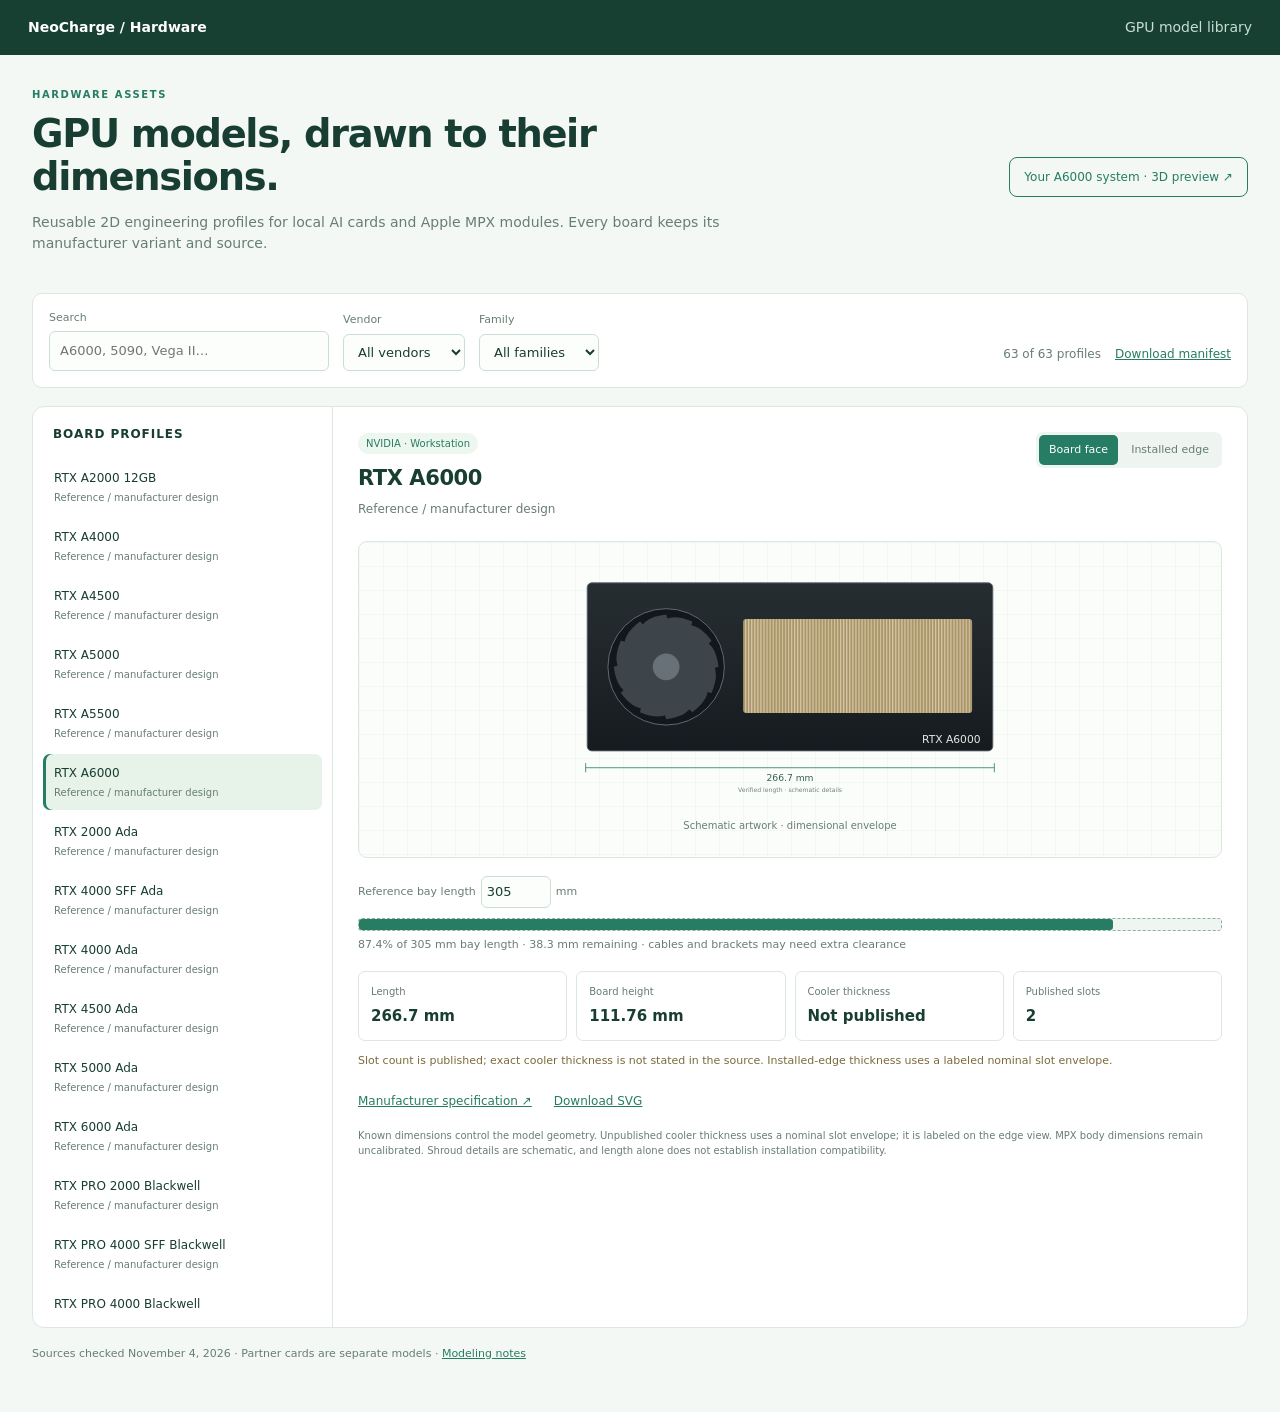
==== dashboard/assets/gpu-library/index.html @ 3fc648d0 "Add live dashboard controls and dimensioned GPU library" ====
<!doctype html>
<html lang="en"><head><meta charset="utf-8"><meta name="viewport" content="width=device-width,initial-scale=1"><title>GPU models · NeoCharge</title><link rel="stylesheet" href="library.css"><script src="library.js" defer></script></head>
<body><header><a href="/hardware/#sensors">NeoCharge / Hardware</a><span>GPU model library</span></header>
<main>
  <div class="intro"><div><p class="eyebrow">HARDWARE ASSETS</p><h1>GPU models, drawn to their dimensions.</h1><p>Reusable 2D engineering profiles for local AI cards and Apple MPX modules. Every board keeps its manufacturer variant and source.</p></div><a class="button" href="a6000-system-3d.png" target="_blank" rel="noopener">Your A6000 system · 3D preview ↗</a></div>
  <div class="tools"><label>Search<input id="search" type="search" placeholder="A6000, 5090, Vega II…"></label><label>Vendor<select id="vendor"><option value="">All vendors</option></select></label><label>Family<select id="category"><option value="">All families</option></select></label><span id="count" role="status">Loading…</span><a href="catalog.json" download>Download manifest</a></div>
  <section class="workspace">
    <aside><h2>Board profiles</h2><div id="models" class="models"></div></aside>
    <article id="detail">
      <div class="detail-heading"><div><span id="family" class="badge"></span><h2 id="name">Loading models…</h2><p id="variant"></p></div><div class="views" role="group" aria-label="Projection"><button id="face" aria-pressed="true">Board face</button><button id="edge" aria-pressed="false">Installed edge</button></div></div>
      <div class="preview"><img id="model-image" alt=""><span class="preview-caption">Schematic artwork · dimensional envelope</span></div>
      <div class="bay"><label>Reference bay length <input id="bay-length" type="number" min="100" max="600" value="305"> mm</label><div class="bay-track"><div id="bay-fill"></div></div><p id="occupancy"></p></div>
      <div class="spec-grid" id="specs"></div>
      <p id="notes" class="notice"></p>
      <div class="links"><a id="source" target="_blank" rel="noopener">Manufacturer specification ↗</a><a id="download" download>Download SVG</a><a id="render-preview" target="_blank" rel="noopener" hidden>Rendered sample ↗</a><a id="chassis-reference" target="_blank" rel="noopener" hidden>Two-module Mac Pro reference ↗</a></div>
      <p class="fine">Known dimensions control the model geometry. Unpublished cooler thickness uses a nominal slot envelope; it is labeled on the edge view. MPX body dimensions remain uncalibrated. Shroud details are schematic, and length alone does not establish installation compatibility.</p>
    </article>
  </section>
  <footer>Sources checked November 4, 2026 · Partner cards are separate models · <a href="README.md">Modeling notes</a></footer>
</main></body></html>
---- dashboard/assets/gpu-library/library.css ----
:root { color-scheme:light; --bg:#f4f8f5; --panel:#fff; --ink:#183d32; --muted:#687e72; --line:#dce7df; --accent:#277d64; }
* { box-sizing:border-box; } body { margin:0; background:var(--bg); color:var(--ink); font:14px/1.5 ui-sans-serif,system-ui,-apple-system,sans-serif; } a { color:var(--accent); } header { display:flex; justify-content:space-between; gap:18px; padding:17px 28px; background:#173f32; color:#c9ded2; } header a { color:#fff; font-weight:750; text-decoration:none; } main { max-width:1500px; margin:auto; padding:32px; } h1,h2,p { margin-top:0; } h1 { font-size:clamp(26px,3vw,42px); line-height:1.13; letter-spacing:-.035em; margin-bottom:13px; max-width:790px; } h2 { font-size:21px; letter-spacing:-.02em; margin-bottom:6px; } .intro { display:flex; justify-content:space-between; align-items:center; gap:25px; margin-bottom:25px; } .intro p { max-width:780px; color:var(--muted); } .eyebrow { color:var(--accent)!important; font-size:10px; font-weight:750; letter-spacing:.16em; } .button { border:1px solid var(--accent); padding:10px 14px; border-radius:8px; text-decoration:none; white-space:nowrap; font-size:12px; } .tools { display:flex; align-items:end; gap:14px; flex-wrap:wrap; padding:16px; background:var(--panel); border:1px solid var(--line); border-radius:10px; margin-bottom:18px; } label { display:flex; flex-direction:column; gap:5px; color:var(--muted); font-size:11px; } input,select { font:inherit; font-size:13px; background:#fcfefc; color:var(--ink); border:1px solid #cbded1; padding:9px 10px; border-radius:6px; } #search { width:280px; } #count { margin-left:auto; color:var(--muted); padding-bottom:8px; font-size:12px; } .tools>a { padding-bottom:8px; font-size:12px; } .workspace { display:grid; grid-template-columns:300px minmax(0,1fr); background:var(--panel); border:1px solid var(--line); border-radius:12px; overflow:hidden; } aside { border-right:1px solid var(--line); padding:18px 10px; } aside h2 { padding:0 10px 10px; font-size:12px; text-transform:uppercase; letter-spacing:.08em; } .models { display:flex; flex-direction:column; max-height:850px; overflow:auto; gap:3px; } .model-button { border:0; text-align:left; padding:10px 11px; border-radius:7px; background:transparent; color:var(--ink); cursor:pointer; font:inherit; font-size:12px; } .model-button span { display:block; color:var(--muted); font-size:10px; margin-top:3px; } .model-button[aria-pressed="true"] { background:#e7f2e9; box-shadow:inset 3px 0 var(--accent); } article { padding:25px; min-width:0; } .detail-heading { display:flex; justify-content:space-between; gap:15px; flex-wrap:wrap; } #variant { color:var(--muted); font-size:12px; margin-bottom:0; } .badge { display:inline-block; color:var(--accent); background:#edf6ef; padding:3px 8px; border-radius:12px; font-size:10px; margin-bottom:9px; } .views { display:flex; align-self:flex-start; gap:3px; padding:3px; background:#eef4ef; border-radius:7px; } .views button { font:inherit; font-size:11px; padding:7px 10px; border:0; border-radius:5px; background:transparent; color:var(--muted); cursor:pointer; } .views button[aria-pressed="true"] { color:#fff; background:var(--accent); } .preview { margin-top:23px; border:1px solid var(--line); border-radius:9px; min-height:285px; display:flex; flex-direction:column; justify-content:center; align-items:center; padding:24px; background-color:#fbfdfb; background-image:linear-gradient(#4f84600b 1px,transparent 1px),linear-gradient(90deg,#4f84600b 1px,transparent 1px); background-size:24px 24px; } .preview img { width:100%; height:240px; object-fit:contain; } .preview-caption { font-size:10px; color:var(--muted); margin-top:12px; } .bay { padding:18px 0; } .bay label { flex-direction:row; align-items:center; } #bay-length { width:70px; padding:5px; } .bay-track { height:13px; border:1px dashed #8db29b; background:#eff5f0; border-radius:4px; margin:10px 0 6px; } #bay-fill { height:100%; max-width:100%; background:var(--accent); border-radius:3px; transition:width .2s; } #occupancy { margin:0; font-size:11px; color:var(--muted); } .spec-grid { display:grid; grid-template-columns:repeat(4,1fr); gap:9px; } .spec { padding:12px; border:1px solid var(--line); border-radius:7px; } .spec small { display:block; font-size:10px; color:var(--muted); margin-bottom:6px; } .spec strong { font-size:15px; font-weight:650; } .notice { padding:12px 0; color:#7c6a3b; font-size:11px; min-height:35px; } .links { display:flex; gap:22px; flex-wrap:wrap; font-size:12px; } .fine { color:var(--muted); font-size:10px; margin:18px 0 0; } footer { padding:18px 0; color:var(--muted); font-size:11px; } @media(max-width:850px) { main { padding:18px; } .intro { display:block; } .button { display:inline-block; } .workspace { grid-template-columns:1fr; } aside { border-right:0; border-bottom:1px solid var(--line); } .models { max-height:220px; } .spec-grid { grid-template-columns:repeat(2,1fr); } #search { width:220px; } .preview { padding:12px; } }
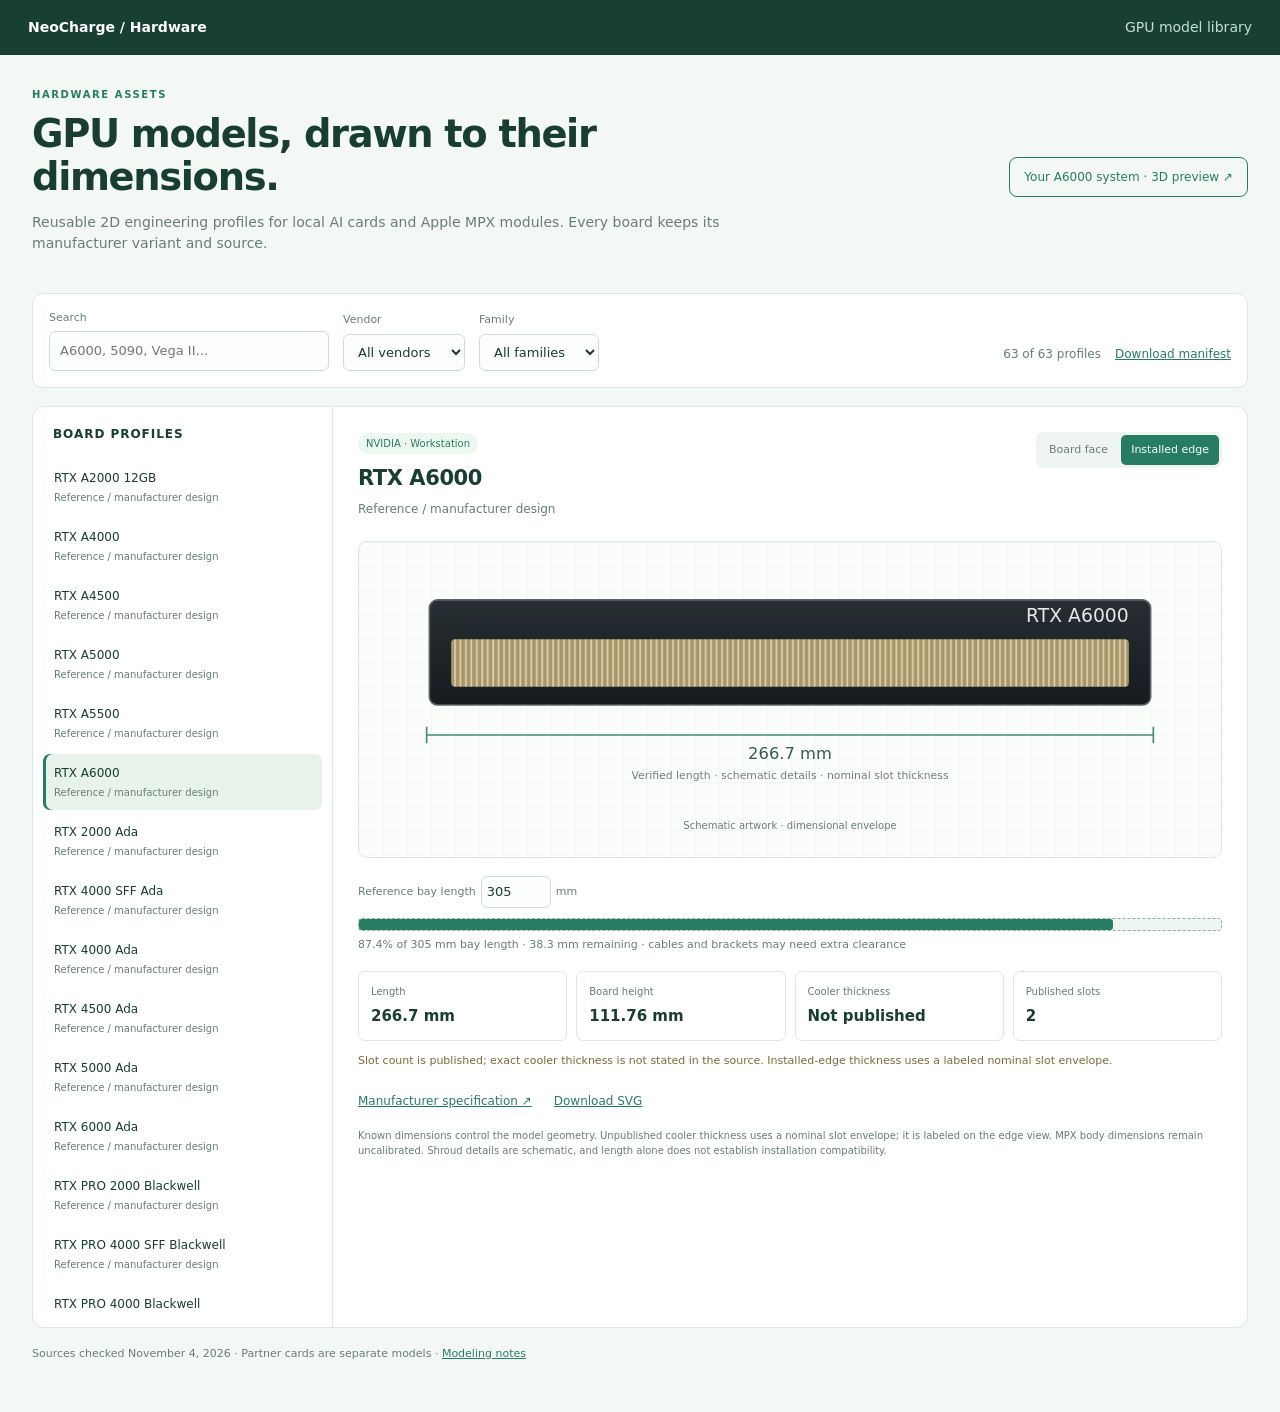
==== commit 33758b54: "Show approved installed GPU profiles by default" ====
--- a/dashboard/assets/gpu-library/index.html
+++ b/dashboard/assets/gpu-library/index.html
@@ -7,8 +7,8 @@
   <section class="workspace">
     <aside><h2>Board profiles</h2><div id="models" class="models"></div></aside>
     <article id="detail">
-      <div class="detail-heading"><div><span id="family" class="badge"></span><h2 id="name">Loading models…</h2><p id="variant"></p></div><div class="views" role="group" aria-label="Projection"><button id="face" aria-pressed="true">Board face</button><button id="edge" aria-pressed="false">Installed edge</button></div></div>
-      <div class="preview"><img id="model-image" alt=""><span class="preview-caption">Schematic artwork · dimensional envelope</span></div>
+      <div class="detail-heading"><div><span id="family" class="badge"></span><h2 id="name">Loading models…</h2><p id="variant"></p></div><div class="views" role="group" aria-label="Projection"><button id="face" aria-pressed="false">Board face</button><button id="edge" aria-pressed="true">Installed edge</button></div></div>
+      <div class="preview"><img id="model-image" alt=""><span id="preview-caption" class="preview-caption">Schematic artwork · dimensional envelope</span></div>
       <div class="bay"><label>Reference bay length <input id="bay-length" type="number" min="100" max="600" value="305"> mm</label><div class="bay-track"><div id="bay-fill"></div></div><p id="occupancy"></p></div>
       <div class="spec-grid" id="specs"></div>
       <p id="notes" class="notice"></p>
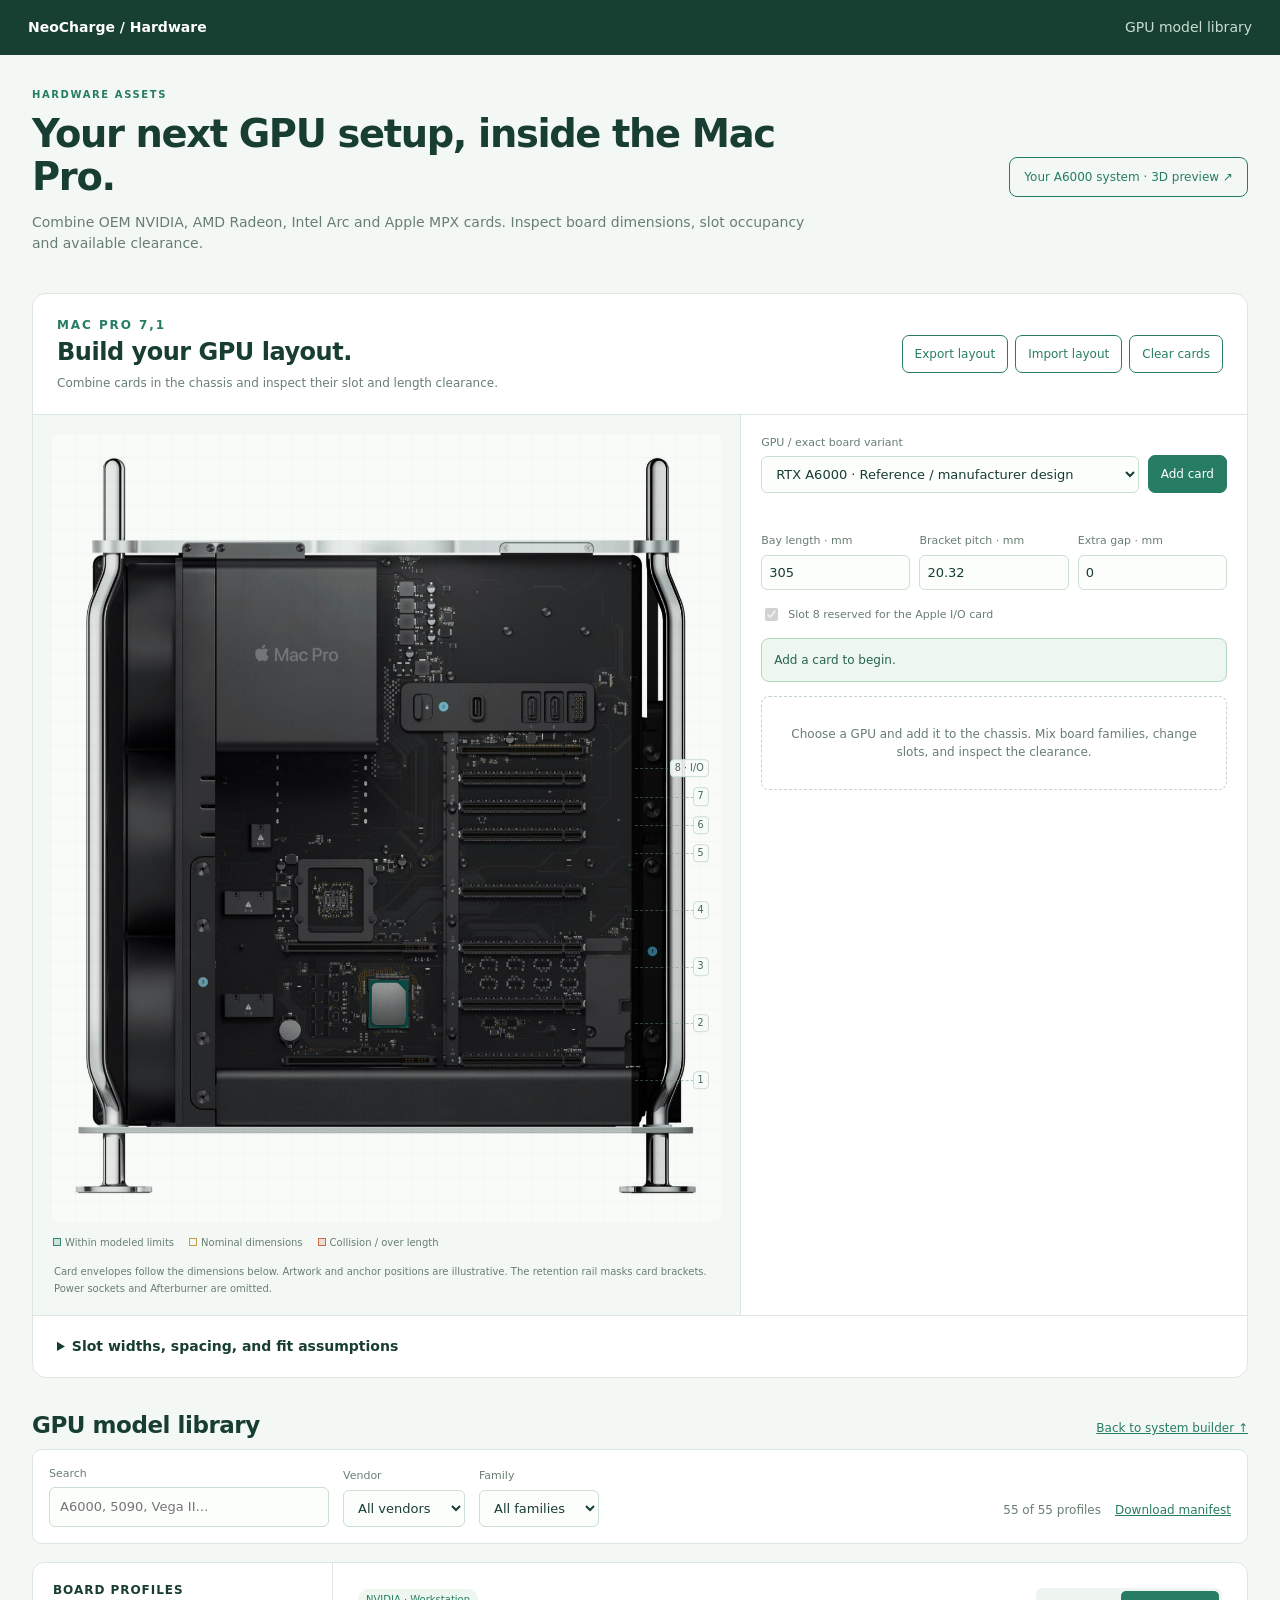
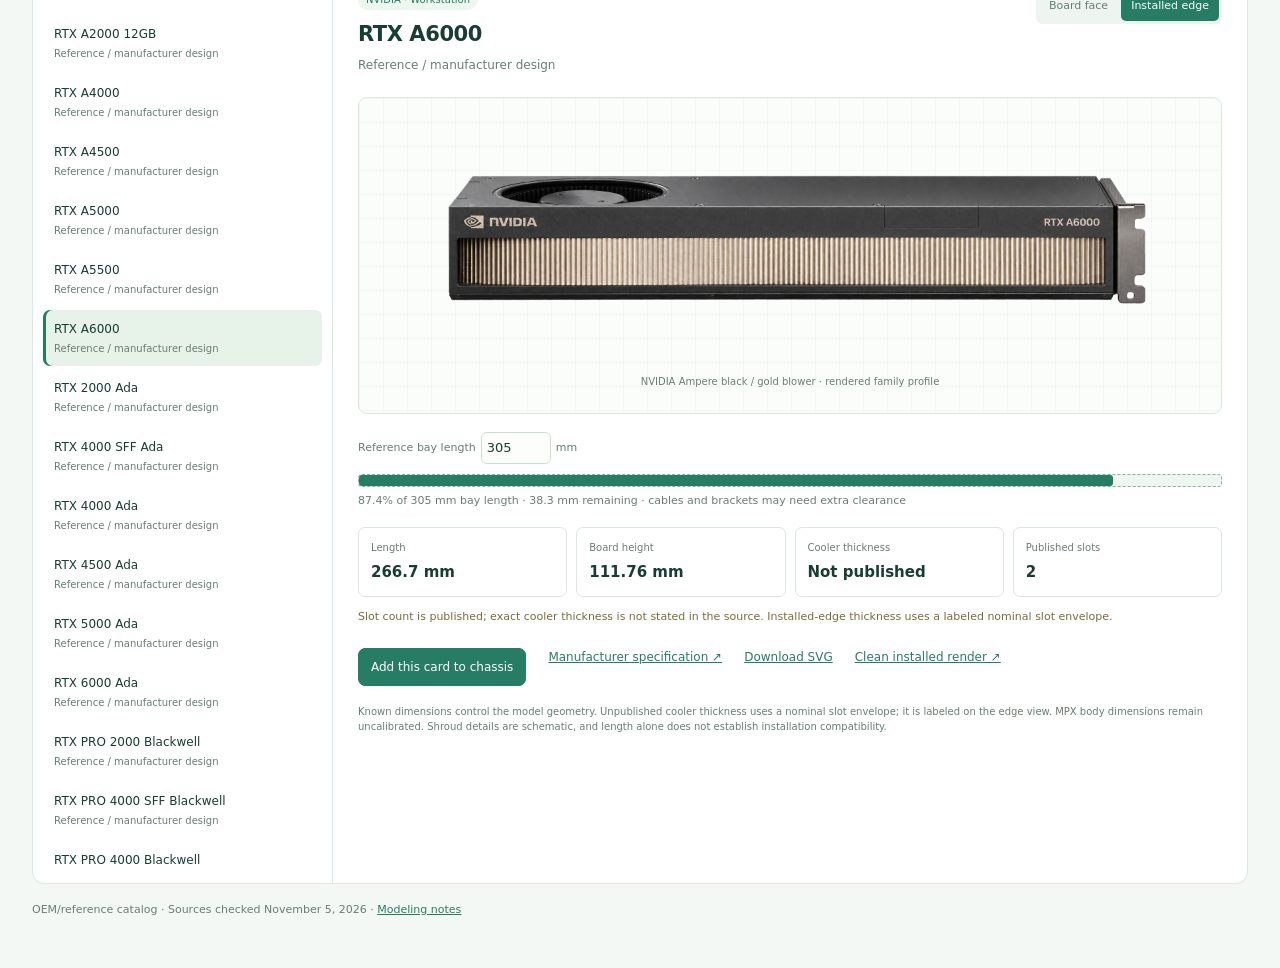
==== commit 3e4b8c9f: "Add OEM GPU library and Mac Pro system builder" ====
--- a/dashboard/assets/gpu-library/index.html
+++ b/dashboard/assets/gpu-library/index.html
@@ -1,9 +1,19 @@
 <!doctype html>
-<html lang="en"><head><meta charset="utf-8"><meta name="viewport" content="width=device-width,initial-scale=1"><title>GPU models · NeoCharge</title><link rel="stylesheet" href="library.css"><script src="library.js" defer></script></head>
+<html lang="en"><head><meta charset="utf-8"><meta name="viewport" content="width=device-width,initial-scale=1"><title>GPU models · NeoCharge</title><link rel="stylesheet" href="library.css"><script src="library.js?v=20261105-builder1" defer></script><link rel="stylesheet" href="builder/builder.css?v=1"><script type="module" src="builder/builder.js?v=1"></script></head>
 <body><header><a href="/hardware/#sensors">NeoCharge / Hardware</a><span>GPU model library</span></header>
 <main>
-  <div class="intro"><div><p class="eyebrow">HARDWARE ASSETS</p><h1>GPU models, drawn to their dimensions.</h1><p>Reusable 2D engineering profiles for local AI cards and Apple MPX modules. Every board keeps its manufacturer variant and source.</p></div><a class="button" href="a6000-system-3d.png" target="_blank" rel="noopener">Your A6000 system · 3D preview ↗</a></div>
-  <div class="tools"><label>Search<input id="search" type="search" placeholder="A6000, 5090, Vega II…"></label><label>Vendor<select id="vendor"><option value="">All vendors</option></select></label><label>Family<select id="category"><option value="">All families</option></select></label><span id="count" role="status">Loading…</span><a href="catalog.json" download>Download manifest</a></div>
+  <div class="intro"><div><p class="eyebrow">HARDWARE ASSETS</p><h1>Your next GPU setup, inside the Mac Pro.</h1><p>Combine OEM NVIDIA, AMD Radeon, Intel Arc and Apple MPX cards. Inspect board dimensions, slot occupancy and available clearance.</p></div><a class="button" href="a6000-system-3d.png" target="_blank" rel="noopener">Your A6000 system · 3D preview ↗</a></div>
+  <section id="system-builder" class="builder-shell" aria-labelledby="builder-title">
+  <div class="builder-heading"><div><p class="eyebrow">MAC PRO 7,1</p><h2 id="builder-title">Build your GPU layout.</h2><p>Combine cards in the chassis and inspect their slot and length clearance.</p></div><div class="builder-actions"><button id="build-export">Export layout</button><button id="build-import">Import layout</button><button id="build-clear">Clear cards</button><input id="build-import-file" type="file" accept="application/json,.json" hidden></div></div>
+  <div class="builder-grid">
+    <div class="builder-visual"><div class="chassis-stage" id="chassis-stage" aria-label="Mac Pro chassis layout preview"><img class="chassis-base" src="builder/macpro-empty.png" alt="Mac Pro interior with its lower double-wide bays and upper single-wide slots"><div id="chassis-cards"></div><div class="chassis-slots" id="chassis-slots"></div><img class="chassis-foreground" src="builder/macpro-empty.png" alt=""></div><div class="builder-legend"><span><i class="safe"></i>Within modeled limits</span><span><i></i>Nominal dimensions</span><span><i class="error"></i>Collision / over length</span></div><p class="chassis-foot">Card envelopes follow the dimensions below. Artwork and anchor positions are illustrative. The retention rail masks card brackets. Power sockets and Afterburner are omitted.</p></div>
+    <div class="builder-controls"><div class="builder-picker"><label>GPU / exact board variant<select id="build-model" aria-label="GPU to add"><option>Loading catalog…</option></select></label><button class="add-card-button" id="build-add">Add card</button></div><p class="builder-message" id="builder-message" role="status"></p><div class="builder-settings"><label>Bay length · mm<input type="number" id="build-bay" value="305" min="100" max="600" step="0.1"></label><label>Bracket pitch · mm<input type="number" id="build-pitch" value="20.32" min="10" max="40" step="0.01"></label><label>Extra gap · mm<input type="number" id="build-gap" value="0" min="0" max="50" step="0.5"></label></div><label class="builder-check"><input type="checkbox" id="build-io" checked disabled>Slot 8 reserved for the Apple I/O card</label><div class="build-status" id="build-status" role="status">Loading layout…</div><div id="placed-cards"></div></div>
+  </div>
+  <details class="slot-documentation"><summary>Slot widths, spacing, and fit assumptions</summary><p><a href="https://support.apple.com/en-my/101640" target="_blank" rel="noopener">Apple’s slot map</a> specifies double-wide positions 1–4, single-wide positions 5–7, and the half-length I/O position 8. This preview uses a configurable nominal 20.32 mm (0.8 in) bracket pitch: 40.64 mm between double-wide connector positions, then 20.32 mm between the upper single-wide positions. These are derived preview coordinates, not caliper measurements of this chassis.</p><table><thead><tr><th>Connector</th><th>Layout</th><th>Offset from slot 1</th><th>Next connector</th></tr></thead><tbody id="slot-spacing-table"></tbody></table><p>Each card documents its published cooler thickness and slot count. Collision width is the larger of the measured cooler width and the published nominal slot envelope. Missing thickness uses the reported slot count × bracket pitch; missing slot count uses a two-slot estimate. Enter a measured thickness and length per card to resolve unknowns. A 0.1 mm tolerance handles rounding of 60.96 mm to 61 mm; it is not assembly clearance. Extra gap adds your desired separation.</p><p>MPX modules can occupy connector pairs 1–2 or 3–4. The builder reserves the whole pair, allows at most two modules, and keeps the user’s three-slot body reference separate from the larger reserved bay. Unpublished MPX body dimensions remain estimates until measured.</p><p>Length and slot checks do not establish electrical compatibility, power capacity, cooling adequacy, cable clearance, or clearance perpendicular to this view. The 305 mm bay length is the user-supplied measurement. Known physical dimensions drive the checks even when a different visual profile is selected. <a href="builder/SLOT-MECHANICS.md">Full mechanical notes</a></p></details>
+</section>
+
+<div class="library-section-title"><h2>GPU model library</h2><a href="#system-builder">Back to system builder ↑</a></div>
+<div class="tools"><label>Search<input id="search" type="search" placeholder="A6000, 5090, Vega II…"></label><label>Vendor<select id="vendor"><option value="">All vendors</option></select></label><label>Family<select id="category"><option value="">All families</option></select></label><span id="count" role="status">Loading…</span><a href="catalog.json" download>Download manifest</a></div>
   <section class="workspace">
     <aside><h2>Board profiles</h2><div id="models" class="models"></div></aside>
     <article id="detail">
@@ -12,9 +22,9 @@
       <div class="bay"><label>Reference bay length <input id="bay-length" type="number" min="100" max="600" value="305"> mm</label><div class="bay-track"><div id="bay-fill"></div></div><p id="occupancy"></p></div>
       <div class="spec-grid" id="specs"></div>
       <p id="notes" class="notice"></p>
-      <div class="links"><a id="source" target="_blank" rel="noopener">Manufacturer specification ↗</a><a id="download" download>Download SVG</a><a id="render-preview" target="_blank" rel="noopener" hidden>Rendered sample ↗</a><a id="chassis-reference" target="_blank" rel="noopener" hidden>Two-module Mac Pro reference ↗</a></div>
+      <div class="links"><button id="add-selected" class="add-card-button">Add this card to chassis</button><a id="source" target="_blank" rel="noopener">Manufacturer specification ↗</a><a id="download" download>Download SVG</a><a id="render-preview" target="_blank" rel="noopener" hidden>Rendered sample ↗</a><a id="chassis-reference" target="_blank" rel="noopener" hidden>Two-module Mac Pro reference ↗</a></div>
       <p class="fine">Known dimensions control the model geometry. Unpublished cooler thickness uses a nominal slot envelope; it is labeled on the edge view. MPX body dimensions remain uncalibrated. Shroud details are schematic, and length alone does not establish installation compatibility.</p>
     </article>
   </section>
-  <footer>Sources checked November 4, 2026 · Partner cards are separate models · <a href="README.md">Modeling notes</a></footer>
+  <footer>OEM/reference catalog · Sources checked November 5, 2026 · <a href="README.md">Modeling notes</a></footer>
 </main></body></html>
--- a/dashboard/assets/gpu-library/builder/builder.css
+++ b/dashboard/assets/gpu-library/builder/builder.css
@@ -0,0 +1,6 @@
+.builder-shell{margin:22px 0 28px;border:1px solid var(--line);border-radius:14px;background:var(--panel);overflow:hidden}.builder-heading{display:flex;justify-content:space-between;gap:18px;align-items:center;padding:22px 24px;border-bottom:1px solid var(--line)}.builder-heading h2{font-size:24px;margin:0 0 4px}.builder-heading p{margin:0;color:var(--muted);font-size:12px}.builder-actions{display:flex;gap:7px;flex-wrap:wrap}.builder-actions button,.add-card-button{border:1px solid var(--accent);border-radius:7px;padding:9px 12px;background:var(--accent);color:#fff;font:inherit;font-size:12px;cursor:pointer}.builder-actions button{background:transparent;color:var(--accent)}.builder-grid{display:grid;grid-template-columns:minmax(420px,1.4fr) minmax(340px,1fr)}.builder-visual{padding:18px;background:#f4f8f5;border-right:1px solid var(--line);min-width:0}.chassis-stage{position:relative;aspect-ratio:1204/1416;width:100%;max-width:690px;margin:auto;overflow:hidden;background:#f8fbf8;background-image:linear-gradient(#4f846009 1px,transparent 1px),linear-gradient(90deg,#4f846009 1px,transparent 1px);background-size:24px 24px;border-radius:9px}.chassis-base,.chassis-foreground{position:absolute;inset:0;width:100%;height:100%;mix-blend-mode:multiply;pointer-events:none}.chassis-foreground{z-index:6;clip-path:polygon(86.5% 0,100% 0,100% 100%,86.5% 100%)}.chassis-slots{position:absolute;inset:0;z-index:2;pointer-events:none}.chassis-slot{position:absolute;left:87%;width:11%;border-bottom:1px dashed #648a7677;display:flex;justify-content:flex-end;font-size:clamp(7px,.75vw,10px);color:#466656}.chassis-slot span{background:#f7fbf8df;border:1px solid #cbded1;border-radius:4px;padding:1px 4px;transform:translateY(50%)}.builder-card{position:absolute;z-index:4;filter:drop-shadow(0 2px 2px #0006);box-sizing:border-box;border-radius:3px}.builder-card img{width:100%;height:100%;display:block;object-fit:fill}.builder-card[data-invalid=true]{outline:2px solid #ce6a4b;background:#ce6a4b1a}.builder-card[data-estimated=true]{outline:1px dashed #c99a4a}.builder-card-name{position:absolute;left:0;bottom:calc(100% + 3px);font-size:clamp(7px,.65vw,10px);max-width:100%;overflow:hidden;text-overflow:ellipsis;white-space:nowrap;color:#184b3a;background:#eef8f1e8;border-radius:3px;padding:1px 4px}.chassis-foot{font-size:10px;color:var(--muted);margin:10px 3px 0;line-height:1.7}.builder-controls{padding:20px;min-width:0}.builder-picker{display:grid;grid-template-columns:minmax(0,1fr) auto;gap:9px;align-items:end}.builder-picker select{width:100%;min-width:0}.builder-settings{display:grid;grid-template-columns:repeat(3,minmax(0,1fr));gap:9px;margin:15px 0}.builder-settings input{width:100%;padding:7px}.builder-check{display:flex;flex-direction:row;align-items:center;gap:7px;margin:10px 0}.builder-check input{accent-color:var(--accent)}.build-status{border:1px solid #b5d7c3;background:#edf7ef;color:#28644c;border-radius:8px;padding:12px;font-size:12px;line-height:1.5;margin:14px 0}.build-status[data-level=error]{border-color:#dfb29c;background:#fff3ed;color:#914b30}.build-status[data-level=estimate]{border-color:#dfcc9c;background:#fff9e9;color:#876822}.builder-empty{padding:28px 14px;text-align:center;border:1px dashed #c2d5c8;border-radius:8px;color:var(--muted);font-size:12px}.placed-card{padding:14px 0;border-bottom:1px solid var(--line)}.placed-heading{display:flex;justify-content:space-between;gap:8px}.placed-heading h3{font-size:13px;margin:0}.placed-heading small{font-size:10px;color:var(--muted)}.remove-card{border:0;background:none;color:#9a6550;cursor:pointer;font:inherit;font-size:11px;padding:0 0 5px 6px;align-self:flex-start}.placed-fields{display:grid;grid-template-columns:1fr 1fr 1fr;gap:7px;margin-top:9px}.placed-fields input,.placed-fields select{width:100%;padding:6px;font-size:11px}.placed-errors,.placed-notes{list-style:none;margin:8px 0 0;padding:0;font-size:10px;line-height:1.5}.placed-errors{color:#a65338}.placed-notes{color:#887442}.placed-summary{font-size:10px;color:var(--muted);margin-top:7px}.slot-documentation{padding:20px 24px;border-top:1px solid var(--line)}.slot-documentation summary{font-weight:650;cursor:pointer}.slot-documentation p{font-size:12px;color:var(--muted);max-width:1000px}.slot-documentation table{width:100%;border-collapse:collapse;font-size:11px;margin:14px 0}.slot-documentation th,.slot-documentation td{padding:7px;text-align:left;border-bottom:1px solid var(--line)}.slot-documentation th{color:var(--muted)}.builder-message{font-size:11px;color:var(--muted);min-height:17px;margin:8px 0 0}.builder-legend{display:flex;gap:15px;flex-wrap:wrap;font-size:10px;color:var(--muted);margin:13px 2px}.builder-legend i{display:inline-block;width:8px;height:8px;border:1px solid #c99a4a;margin-right:4px}.builder-legend i.error{border-color:#ce6a4b;background:#ce6a4b33}.builder-legend i.safe{border-color:#328b72;background:#328b7233}.library-section-title{display:flex;justify-content:space-between;align-items:center;margin-top:30px}.library-section-title h2{font-size:23px}.library-section-title a{font-size:12px}@media(max-width:1100px){.builder-grid{grid-template-columns:minmax(0,1fr)}.builder-visual{border-right:0;border-bottom:1px solid var(--line)}.chassis-stage{max-width:620px}.builder-heading{align-items:flex-start;flex-direction:column}.builder-controls{padding:18px}.chassis-slot,.builder-card-name{font-size:10px}}@media(max-width:540px){.builder-settings,.placed-fields{grid-template-columns:1fr 1fr}.builder-heading,.slot-documentation{padding:16px}.builder-picker{grid-template-columns:1fr}.builder-visual{padding:8px}.chassis-slot,.builder-card-name{font-size:7px}.chassis-slot span{padding:1px 2px}}
+
+/* Hard clipping at the retention edge prevents metal brackets overpainting the frame. */
+#chassis-cards{position:absolute;inset:0;clip-path:polygon(0 0,87.0% 0,87.0% 100%,0 100%);z-index:4;pointer-events:none}.chassis-slots{z-index:7}.builder-card img{clip-path:inset(0 .6% 0 0)}
+
+.builder-raster-crop{position:absolute;inset:0;overflow:hidden;border-radius:2px}.builder-raster-crop .builder-raster{position:absolute;max-width:none;object-fit:fill;clip-path:none}
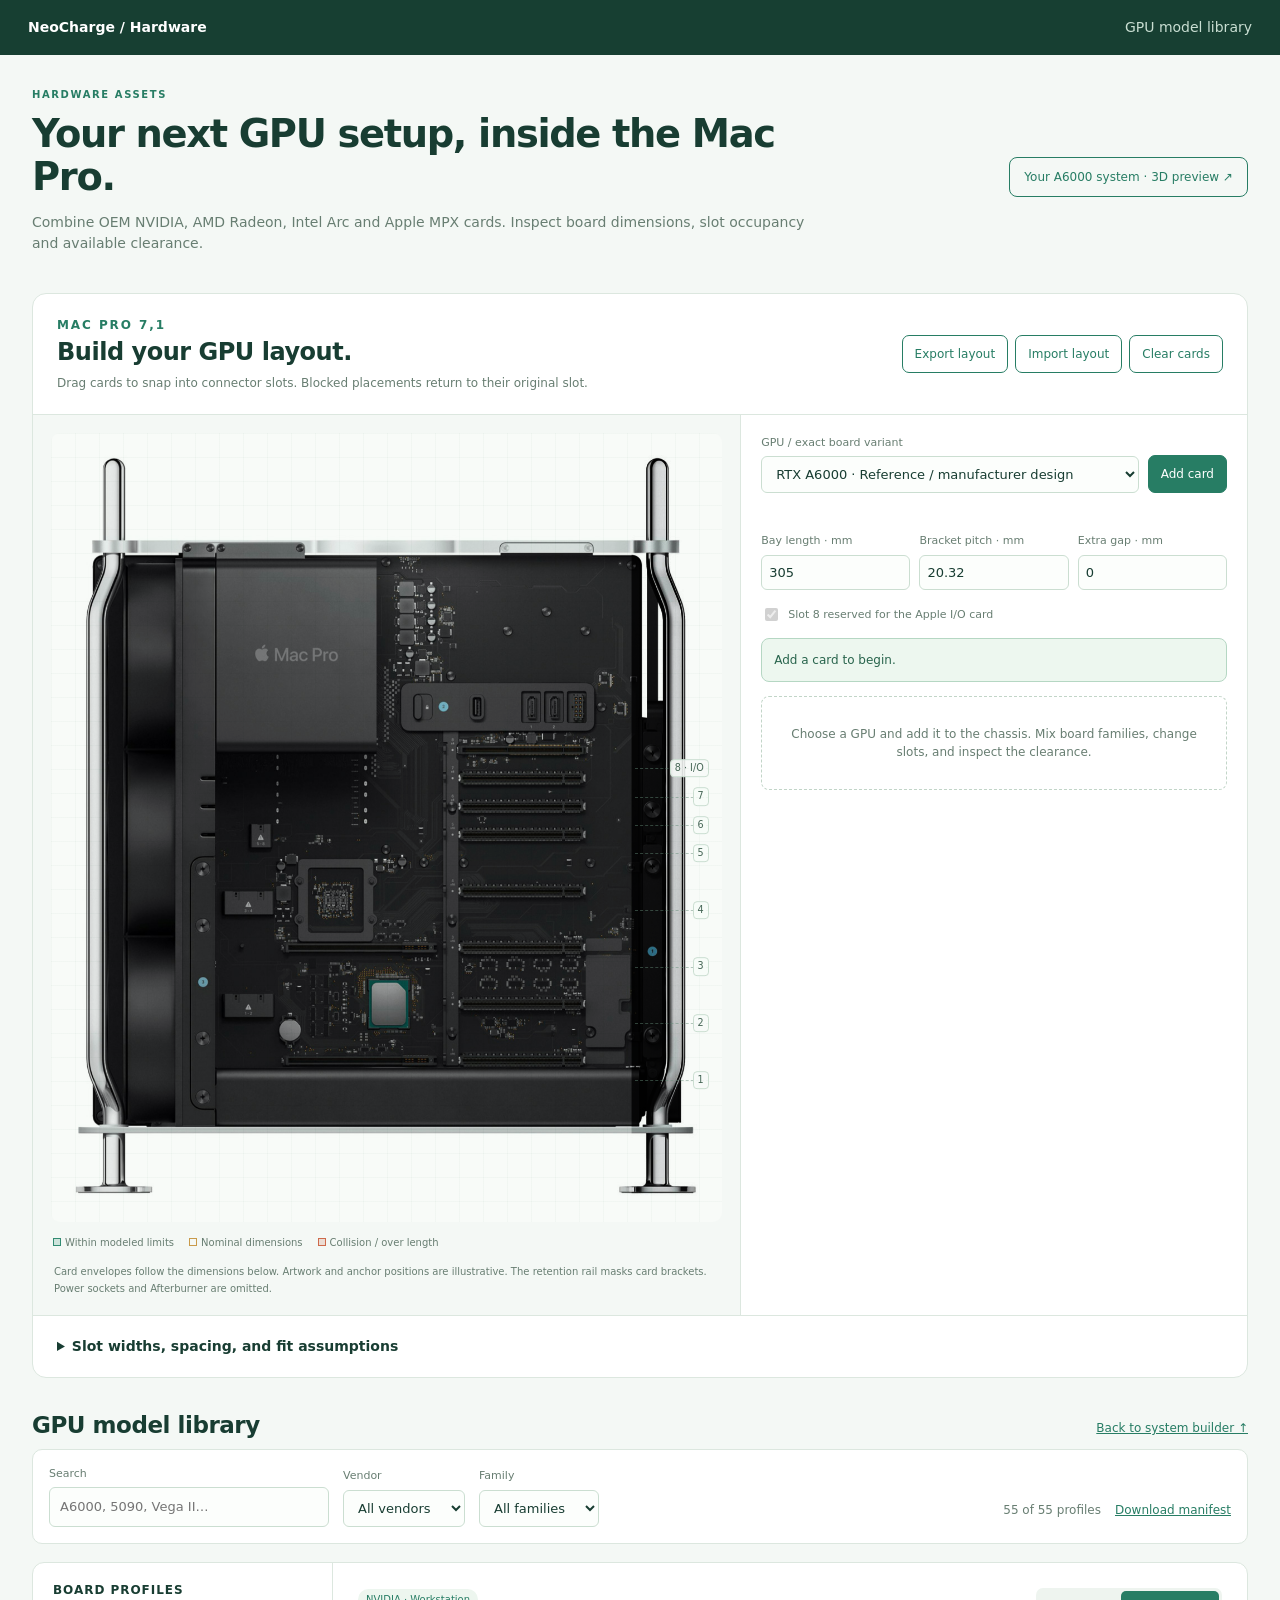
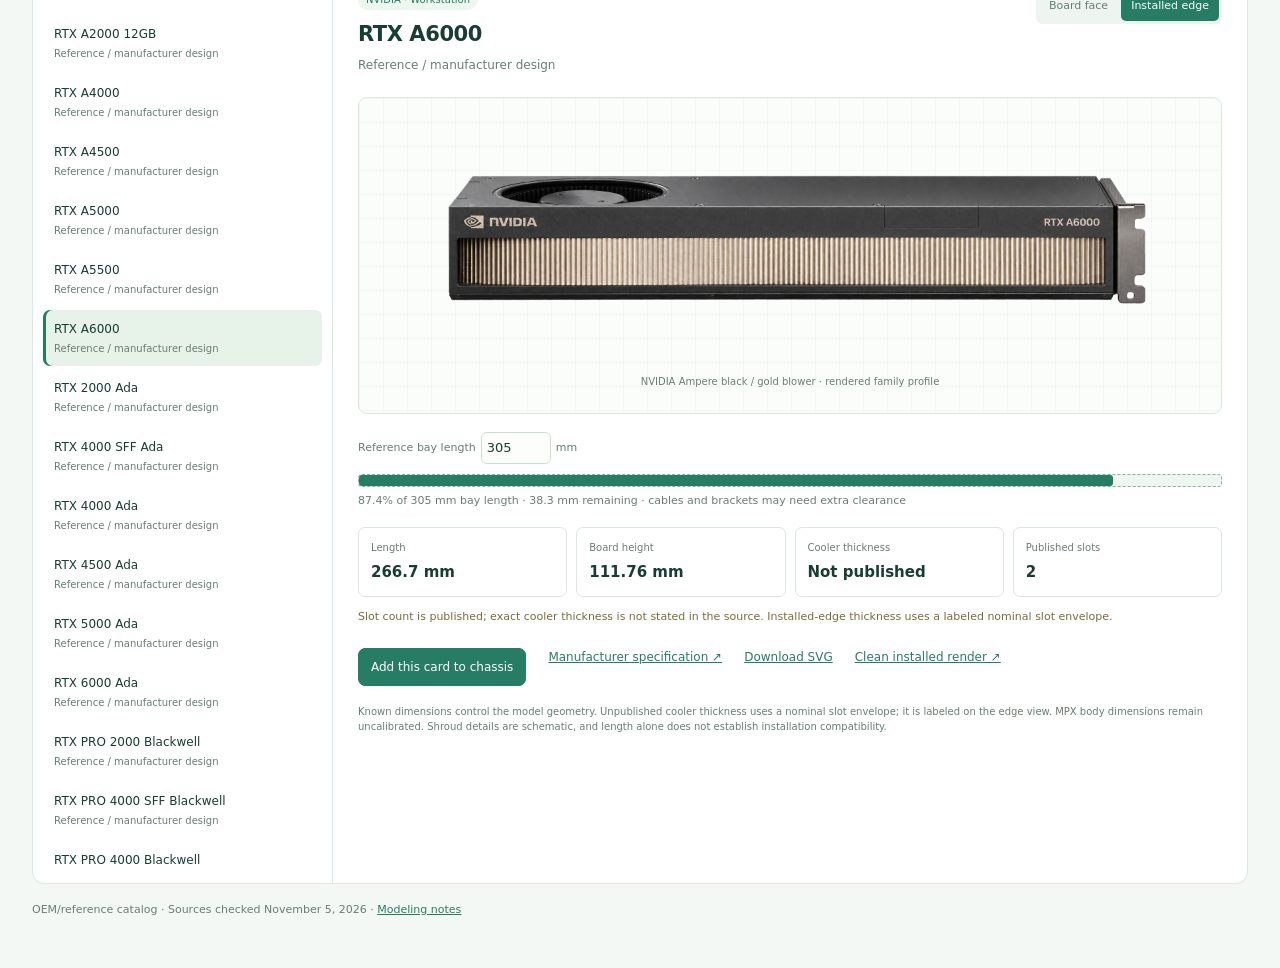
==== commit 3dbc7d86: "Snap dragged GPUs to validated Mac Pro connector positions" ====
--- a/dashboard/assets/gpu-library/index.html
+++ b/dashboard/assets/gpu-library/index.html
@@ -1,10 +1,10 @@
 <!doctype html>
-<html lang="en"><head><meta charset="utf-8"><meta name="viewport" content="width=device-width,initial-scale=1"><title>GPU models · NeoCharge</title><link rel="stylesheet" href="library.css"><script src="library.js?v=20261105-builder1" defer></script><link rel="stylesheet" href="builder/builder.css?v=1"><script type="module" src="builder/builder.js?v=1"></script></head>
+<html lang="en"><head><meta charset="utf-8"><meta name="viewport" content="width=device-width,initial-scale=1"><title>GPU models · NeoCharge</title><link rel="stylesheet" href="library.css"><script src="library.js?v=20261105-builder1" defer></script><link rel="stylesheet" href="builder/builder.css?v=drag1"><script type="module" src="builder/builder.js?v=drag1"></script></head>
 <body><header><a href="/hardware/#sensors">NeoCharge / Hardware</a><span>GPU model library</span></header>
 <main>
   <div class="intro"><div><p class="eyebrow">HARDWARE ASSETS</p><h1>Your next GPU setup, inside the Mac Pro.</h1><p>Combine OEM NVIDIA, AMD Radeon, Intel Arc and Apple MPX cards. Inspect board dimensions, slot occupancy and available clearance.</p></div><a class="button" href="a6000-system-3d.png" target="_blank" rel="noopener">Your A6000 system · 3D preview ↗</a></div>
   <section id="system-builder" class="builder-shell" aria-labelledby="builder-title">
-  <div class="builder-heading"><div><p class="eyebrow">MAC PRO 7,1</p><h2 id="builder-title">Build your GPU layout.</h2><p>Combine cards in the chassis and inspect their slot and length clearance.</p></div><div class="builder-actions"><button id="build-export">Export layout</button><button id="build-import">Import layout</button><button id="build-clear">Clear cards</button><input id="build-import-file" type="file" accept="application/json,.json" hidden></div></div>
+  <div class="builder-heading"><div><p class="eyebrow">MAC PRO 7,1</p><h2 id="builder-title">Build your GPU layout.</h2><p>Drag cards to snap into connector slots. Blocked placements return to their original slot.</p></div><div class="builder-actions"><button id="build-export">Export layout</button><button id="build-import">Import layout</button><button id="build-clear">Clear cards</button><input id="build-import-file" type="file" accept="application/json,.json" hidden></div></div>
   <div class="builder-grid">
     <div class="builder-visual"><div class="chassis-stage" id="chassis-stage" aria-label="Mac Pro chassis layout preview"><img class="chassis-base" src="builder/macpro-empty.png" alt="Mac Pro interior with its lower double-wide bays and upper single-wide slots"><div id="chassis-cards"></div><div class="chassis-slots" id="chassis-slots"></div><img class="chassis-foreground" src="builder/macpro-empty.png" alt=""></div><div class="builder-legend"><span><i class="safe"></i>Within modeled limits</span><span><i></i>Nominal dimensions</span><span><i class="error"></i>Collision / over length</span></div><p class="chassis-foot">Card envelopes follow the dimensions below. Artwork and anchor positions are illustrative. The retention rail masks card brackets. Power sockets and Afterburner are omitted.</p></div>
     <div class="builder-controls"><div class="builder-picker"><label>GPU / exact board variant<select id="build-model" aria-label="GPU to add"><option>Loading catalog…</option></select></label><button class="add-card-button" id="build-add">Add card</button></div><p class="builder-message" id="builder-message" role="status"></p><div class="builder-settings"><label>Bay length · mm<input type="number" id="build-bay" value="305" min="100" max="600" step="0.1"></label><label>Bracket pitch · mm<input type="number" id="build-pitch" value="20.32" min="10" max="40" step="0.01"></label><label>Extra gap · mm<input type="number" id="build-gap" value="0" min="0" max="50" step="0.5"></label></div><label class="builder-check"><input type="checkbox" id="build-io" checked disabled>Slot 8 reserved for the Apple I/O card</label><div class="build-status" id="build-status" role="status">Loading layout…</div><div id="placed-cards"></div></div>
--- a/dashboard/assets/gpu-library/builder/builder.css
+++ b/dashboard/assets/gpu-library/builder/builder.css
@@ -4,3 +4,6 @@
 #chassis-cards{position:absolute;inset:0;clip-path:polygon(0 0,87.0% 0,87.0% 100%,0 100%);z-index:4;pointer-events:none}.chassis-slots{z-index:7}.builder-card img{clip-path:inset(0 .6% 0 0)}
 
 .builder-raster-crop{position:absolute;inset:0;overflow:hidden;border-radius:2px}.builder-raster-crop .builder-raster{position:absolute;max-width:none;object-fit:fill;clip-path:none}
+
+/* Pointer capture keeps touch, pen and mouse placement on the physical slot grid. */
+.builder-card{pointer-events:auto;cursor:grab;touch-action:none;user-select:none}.builder-card img{pointer-events:none}.builder-card:focus-visible{outline:3px solid #378bba;outline-offset:3px}.builder-card.dragging{cursor:grabbing;z-index:5;opacity:.85}.builder-card[data-drop=allowed]{outline:3px solid #259872}.builder-card[data-drop=blocked]{outline:3px solid #d05c40}.is-dragging .chassis-slot{left:25%;width:73%;border-bottom:1px dashed #56836b88}.is-dragging .chassis-slot[data-target=true]{border-bottom:2px solid #2e9f7e}.is-dragging .chassis-slot[data-target=true] span{background:#d5f6e5;color:#174d3a}
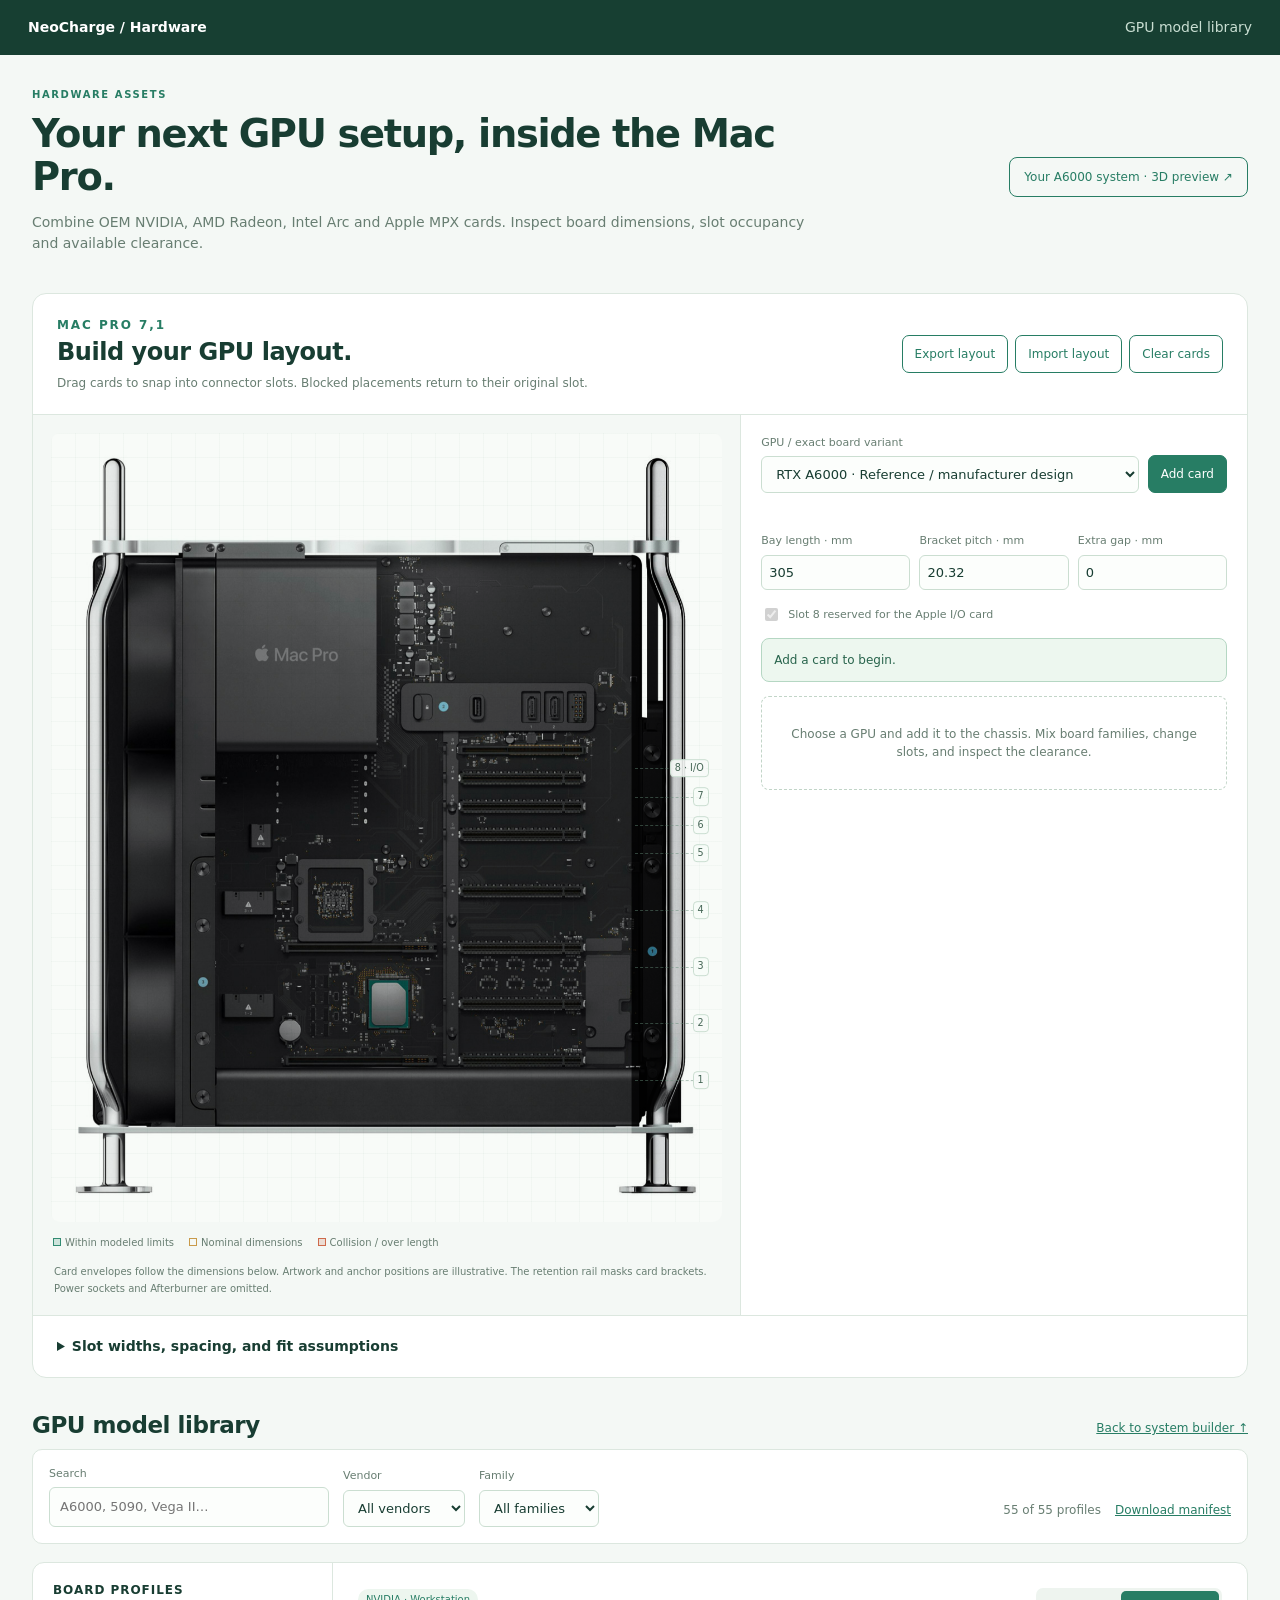
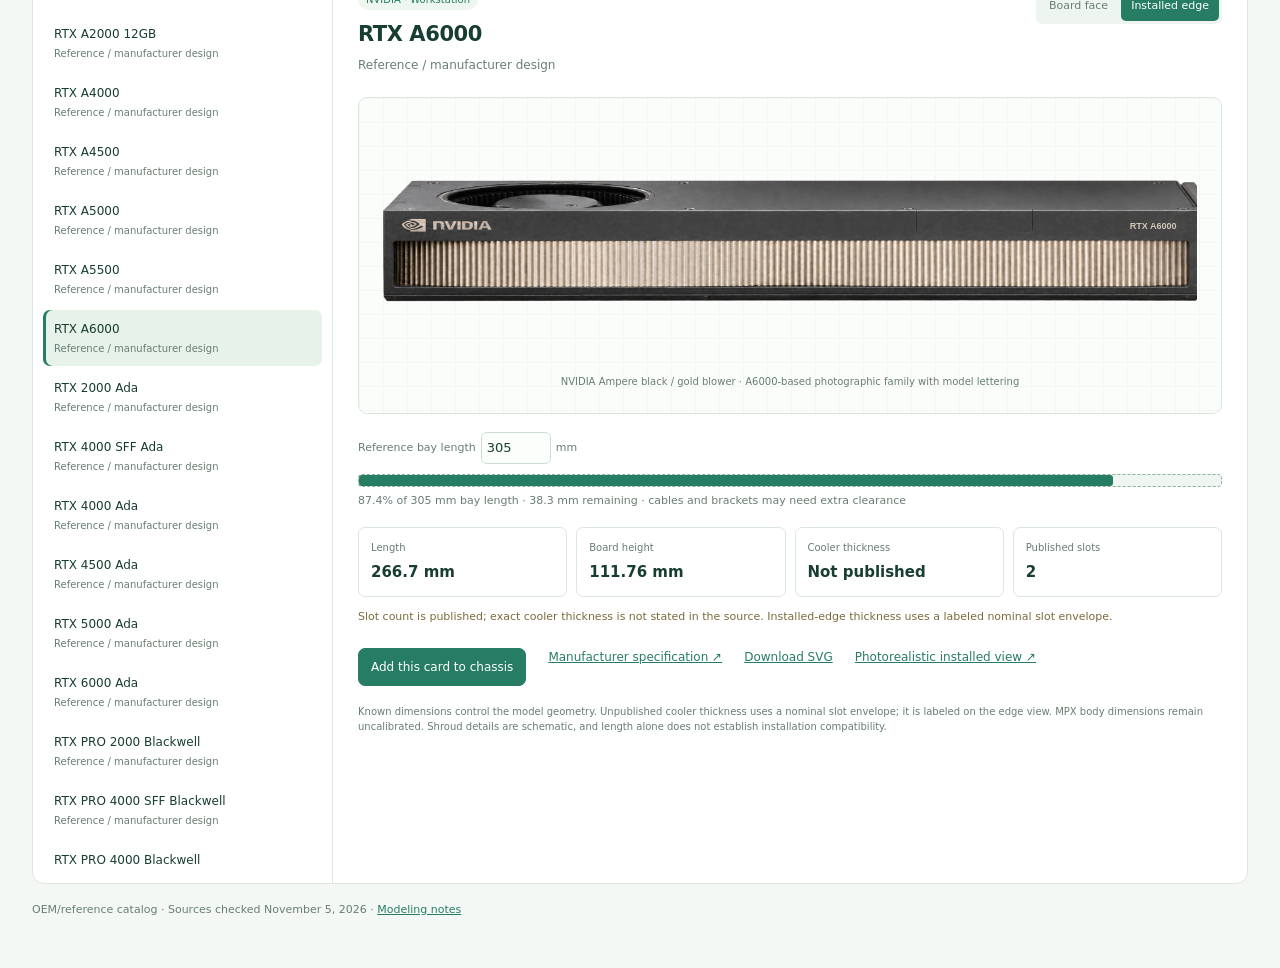
==== commit 10033fc7: "Enforce GPU capacity and refine MPX and workstation previews" ====
--- a/dashboard/assets/gpu-library/index.html
+++ b/dashboard/assets/gpu-library/index.html
@@ -1,5 +1,5 @@
 <!doctype html>
-<html lang="en"><head><meta charset="utf-8"><meta name="viewport" content="width=device-width,initial-scale=1"><title>GPU models · NeoCharge</title><link rel="stylesheet" href="library.css"><script src="library.js?v=20261105-builder1" defer></script><link rel="stylesheet" href="builder/builder.css?v=drag1"><script type="module" src="builder/builder.js?v=drag1"></script></head>
+<html lang="en"><head><meta charset="utf-8"><meta name="viewport" content="width=device-width,initial-scale=1"><title>GPU models · NeoCharge</title><link rel="stylesheet" href="library.css"><script src="library.js?v=mpx-capacity2" defer></script><link rel="stylesheet" href="builder/builder.css?v=capacity1"><script type="module" src="builder/builder.js?v=mpx-capacity2"></script></head>
 <body><header><a href="/hardware/#sensors">NeoCharge / Hardware</a><span>GPU model library</span></header>
 <main>
   <div class="intro"><div><p class="eyebrow">HARDWARE ASSETS</p><h1>Your next GPU setup, inside the Mac Pro.</h1><p>Combine OEM NVIDIA, AMD Radeon, Intel Arc and Apple MPX cards. Inspect board dimensions, slot occupancy and available clearance.</p></div><a class="button" href="a6000-system-3d.png" target="_blank" rel="noopener">Your A6000 system · 3D preview ↗</a></div>
@@ -7,9 +7,9 @@
   <div class="builder-heading"><div><p class="eyebrow">MAC PRO 7,1</p><h2 id="builder-title">Build your GPU layout.</h2><p>Drag cards to snap into connector slots. Blocked placements return to their original slot.</p></div><div class="builder-actions"><button id="build-export">Export layout</button><button id="build-import">Import layout</button><button id="build-clear">Clear cards</button><input id="build-import-file" type="file" accept="application/json,.json" hidden></div></div>
   <div class="builder-grid">
     <div class="builder-visual"><div class="chassis-stage" id="chassis-stage" aria-label="Mac Pro chassis layout preview"><img class="chassis-base" src="builder/macpro-empty.png" alt="Mac Pro interior with its lower double-wide bays and upper single-wide slots"><div id="chassis-cards"></div><div class="chassis-slots" id="chassis-slots"></div><img class="chassis-foreground" src="builder/macpro-empty.png" alt=""></div><div class="builder-legend"><span><i class="safe"></i>Within modeled limits</span><span><i></i>Nominal dimensions</span><span><i class="error"></i>Collision / over length</span></div><p class="chassis-foot">Card envelopes follow the dimensions below. Artwork and anchor positions are illustrative. The retention rail masks card brackets. Power sockets and Afterburner are omitted.</p></div>
-    <div class="builder-controls"><div class="builder-picker"><label>GPU / exact board variant<select id="build-model" aria-label="GPU to add"><option>Loading catalog…</option></select></label><button class="add-card-button" id="build-add">Add card</button></div><p class="builder-message" id="builder-message" role="status"></p><div class="builder-settings"><label>Bay length · mm<input type="number" id="build-bay" value="305" min="100" max="600" step="0.1"></label><label>Bracket pitch · mm<input type="number" id="build-pitch" value="20.32" min="10" max="40" step="0.01"></label><label>Extra gap · mm<input type="number" id="build-gap" value="0" min="0" max="50" step="0.5"></label></div><label class="builder-check"><input type="checkbox" id="build-io" checked disabled>Slot 8 reserved for the Apple I/O card</label><div class="build-status" id="build-status" role="status">Loading layout…</div><div id="placed-cards"></div></div>
+    <div class="builder-controls"><div class="builder-picker"><label>GPU / exact board variant<select id="build-model" aria-label="GPU to add"><option>Loading catalog…</option></select></label><button class="add-card-button" id="build-add" aria-describedby="build-availability">Add card</button></div><p id="build-availability" class="builder-message" role="status"></p><p class="builder-message" id="builder-message" role="status"></p><div class="builder-settings"><label>Bay length · mm<input type="number" id="build-bay" value="305" min="100" max="600" step="0.1"></label><label>Bracket pitch · mm<input type="number" id="build-pitch" value="20.32" min="10" max="40" step="0.01"></label><label>Extra gap · mm<input type="number" id="build-gap" value="0" min="0" max="50" step="0.5"></label></div><label class="builder-check"><input type="checkbox" id="build-io" checked disabled>Slot 8 reserved for the Apple I/O card</label><div class="build-status" id="build-status" role="status">Loading layout…</div><div id="placed-cards"></div></div>
   </div>
-  <details class="slot-documentation"><summary>Slot widths, spacing, and fit assumptions</summary><p><a href="https://support.apple.com/en-my/101640" target="_blank" rel="noopener">Apple’s slot map</a> specifies double-wide positions 1–4, single-wide positions 5–7, and the half-length I/O position 8. This preview uses a configurable nominal 20.32 mm (0.8 in) bracket pitch: 40.64 mm between double-wide connector positions, then 20.32 mm between the upper single-wide positions. These are derived preview coordinates, not caliper measurements of this chassis.</p><table><thead><tr><th>Connector</th><th>Layout</th><th>Offset from slot 1</th><th>Next connector</th></tr></thead><tbody id="slot-spacing-table"></tbody></table><p>Each card documents its published cooler thickness and slot count. Collision width is the larger of the measured cooler width and the published nominal slot envelope. Missing thickness uses the reported slot count × bracket pitch; missing slot count uses a two-slot estimate. Enter a measured thickness and length per card to resolve unknowns. A 0.1 mm tolerance handles rounding of 60.96 mm to 61 mm; it is not assembly clearance. Extra gap adds your desired separation.</p><p>MPX modules can occupy connector pairs 1–2 or 3–4. The builder reserves the whole pair, allows at most two modules, and keeps the user’s three-slot body reference separate from the larger reserved bay. Unpublished MPX body dimensions remain estimates until measured.</p><p>Length and slot checks do not establish electrical compatibility, power capacity, cooling adequacy, cable clearance, or clearance perpendicular to this view. The 305 mm bay length is the user-supplied measurement. Known physical dimensions drive the checks even when a different visual profile is selected. <a href="builder/SLOT-MECHANICS.md">Full mechanical notes</a></p></details>
+  <details class="slot-documentation"><summary>Slot widths, spacing, and fit assumptions</summary><p><a href="https://support.apple.com/en-my/101640" target="_blank" rel="noopener">Apple’s slot map</a> specifies double-wide positions 1–4, single-wide positions 5–7, and the half-length I/O position 8. This preview uses a configurable nominal 20.32 mm (0.8 in) bracket pitch: 40.64 mm between double-wide connector positions, then 20.32 mm between the upper single-wide positions. These are derived preview coordinates, not caliper measurements of this chassis.</p><table><thead><tr><th>Connector</th><th>Layout</th><th>Offset from slot 1</th><th>Next connector</th></tr></thead><tbody id="slot-spacing-table"></tbody></table><p>Each card documents its published cooler thickness and slot count. Collision width is the larger of the measured cooler width and the published nominal slot envelope. Missing thickness uses the reported slot count × bracket pitch; missing slot count uses a two-slot estimate. Enter a measured thickness and length per card to resolve unknowns. A 0.1 mm tolerance handles rounding of 60.96 mm to 61 mm; it is not assembly clearance. Extra gap adds your desired separation.</p><p>MPX modules can occupy connector pairs 1–2 or 3–4. The builder reserves the whole pair, allows at most two modules, and scales the full-height module artwork to fill its reserved bay, matching the supplied two-module reference. Unpublished MPX body dimensions remain estimates until measured.</p><p>Length and slot checks do not establish electrical compatibility, power capacity, cooling adequacy, cable clearance, or clearance perpendicular to this view. The 305 mm bay length is the user-supplied measurement. Known physical dimensions drive the checks even when a different visual profile is selected. <a href="builder/SLOT-MECHANICS.md">Full mechanical notes</a></p></details>
 </section>
 
 <div class="library-section-title"><h2>GPU model library</h2><a href="#system-builder">Back to system builder ↑</a></div>
--- a/dashboard/assets/gpu-library/builder/builder.css
+++ b/dashboard/assets/gpu-library/builder/builder.css
@@ -7,3 +7,5 @@
 
 /* Pointer capture keeps touch, pen and mouse placement on the physical slot grid. */
 .builder-card{pointer-events:auto;cursor:grab;touch-action:none;user-select:none}.builder-card img{pointer-events:none}.builder-card:focus-visible{outline:3px solid #378bba;outline-offset:3px}.builder-card.dragging{cursor:grabbing;z-index:5;opacity:.85}.builder-card[data-drop=allowed]{outline:3px solid #259872}.builder-card[data-drop=blocked]{outline:3px solid #d05c40}.is-dragging .chassis-slot{left:25%;width:73%;border-bottom:1px dashed #56836b88}.is-dragging .chassis-slot[data-target=true]{border-bottom:2px solid #2e9f7e}.is-dragging .chassis-slot[data-target=true] span{background:#d5f6e5;color:#174d3a}
+
+.add-card-button:disabled{opacity:.45;cursor:not-allowed}#build-availability:empty{display:none}#build-availability{color:#945c35}
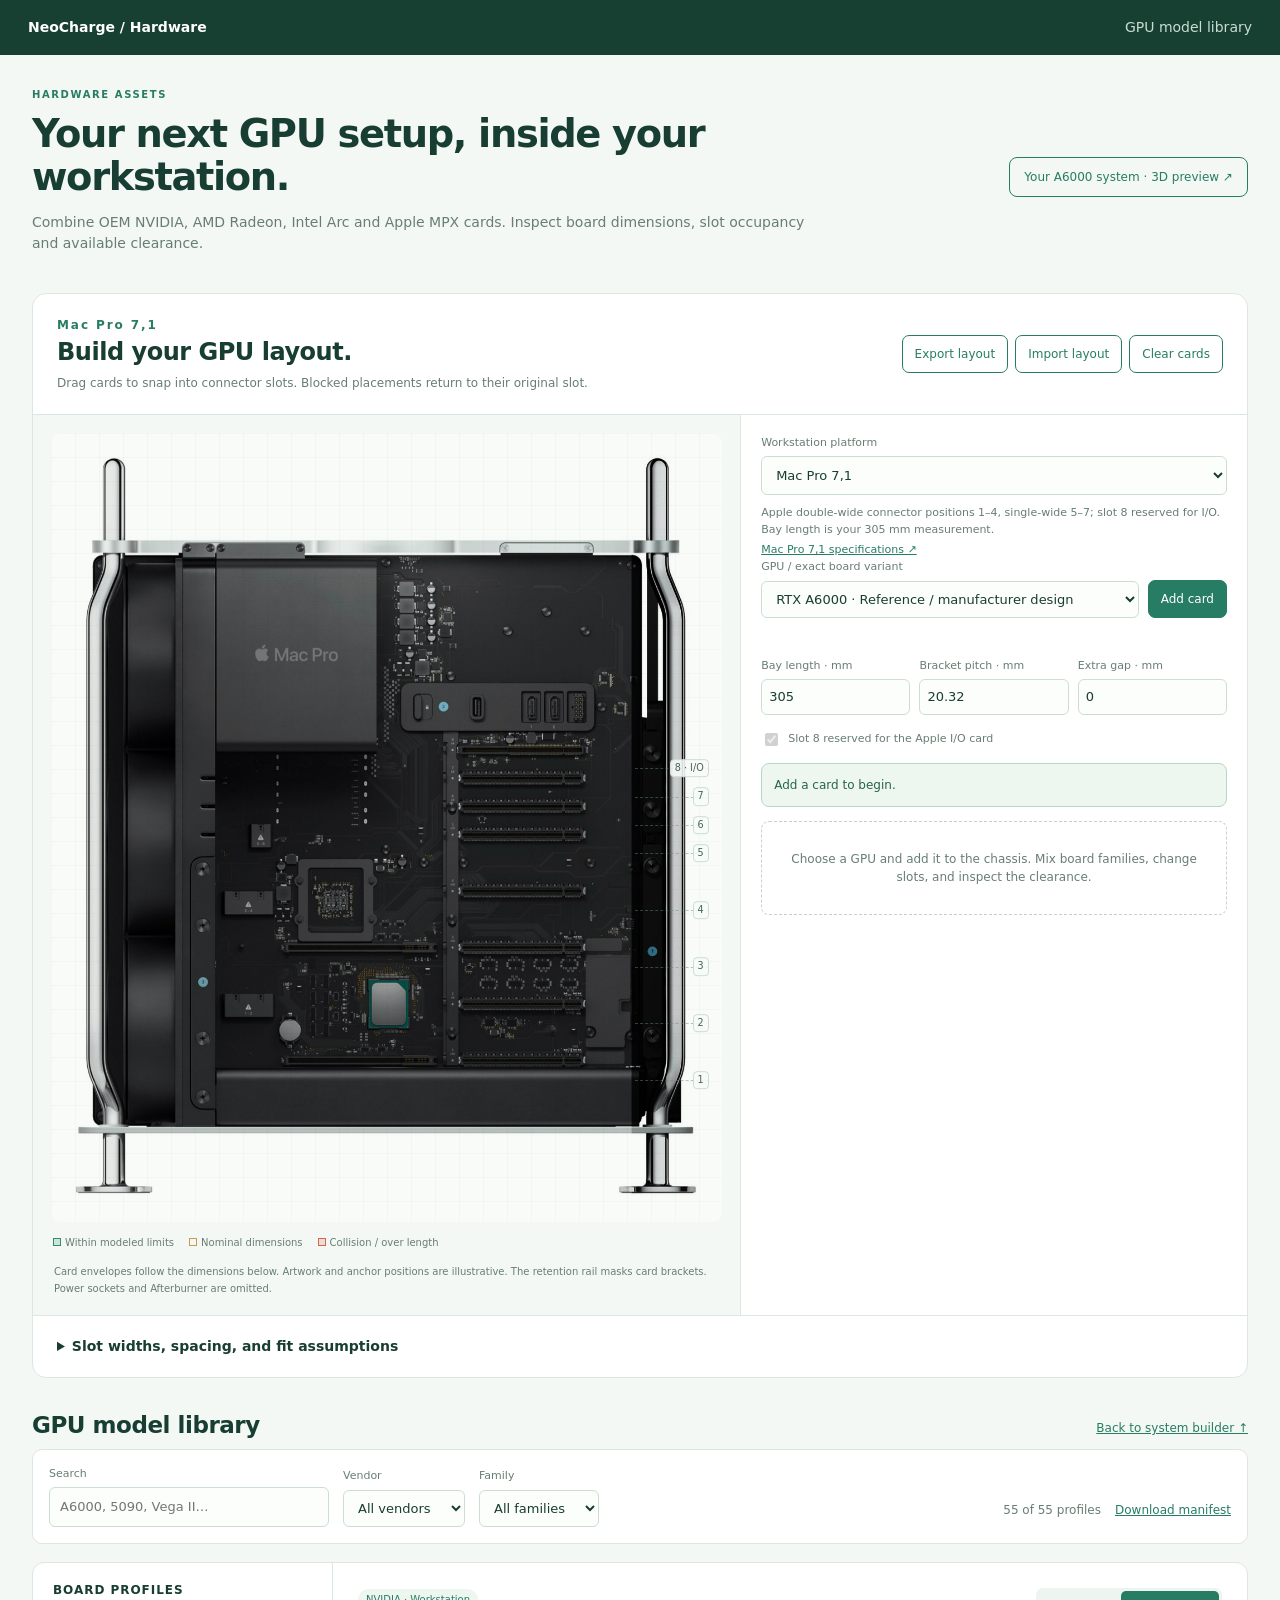
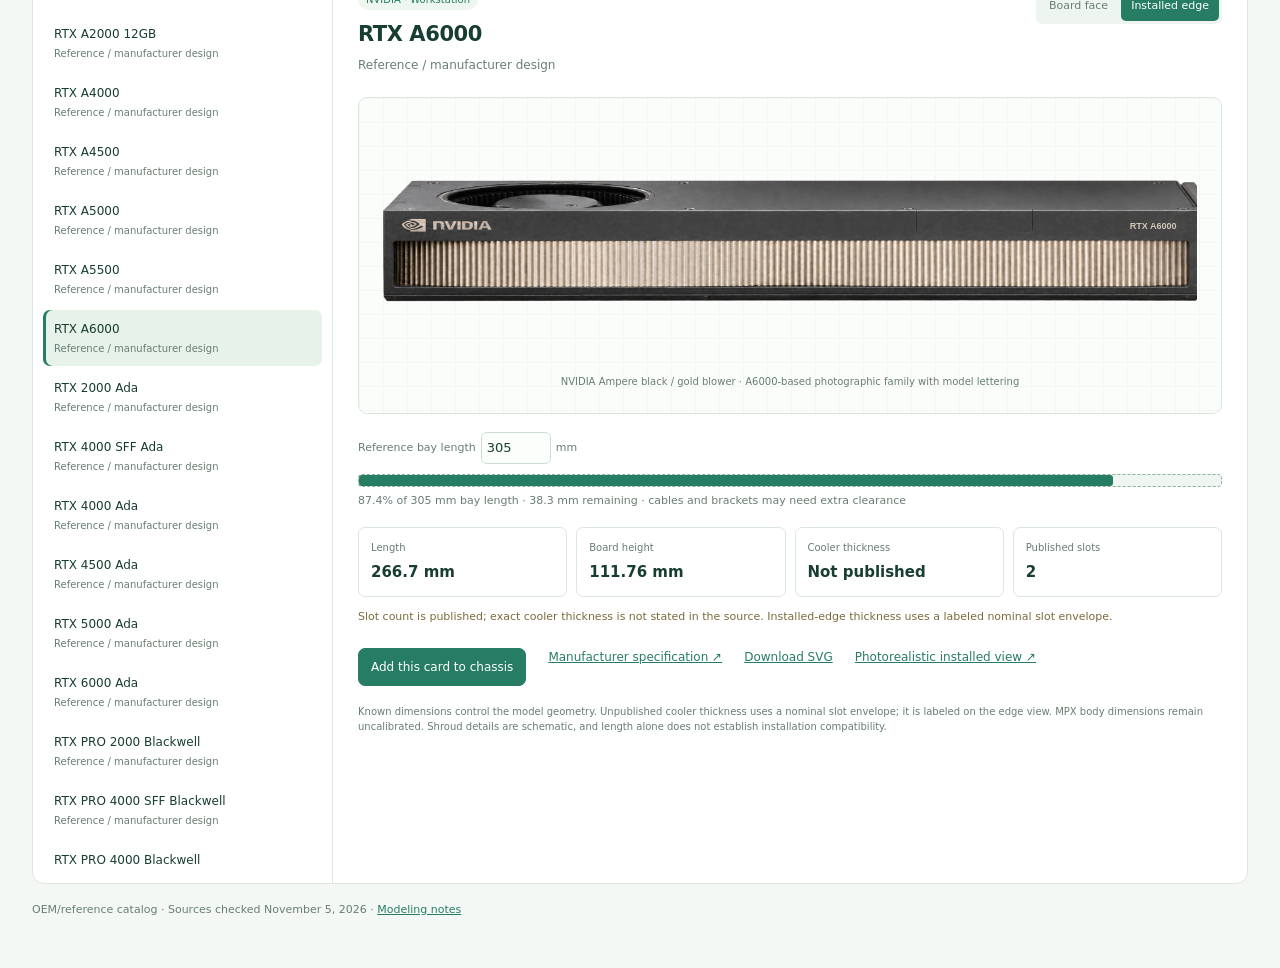
==== commit b3383f19: "Add P620 chassis fit preview and readable reverse GPU renders" ====
--- a/dashboard/assets/gpu-library/index.html
+++ b/dashboard/assets/gpu-library/index.html
@@ -1,15 +1,15 @@
 <!doctype html>
-<html lang="en"><head><meta charset="utf-8"><meta name="viewport" content="width=device-width,initial-scale=1"><title>GPU models · NeoCharge</title><link rel="stylesheet" href="library.css"><script src="library.js?v=mpx-capacity2" defer></script><link rel="stylesheet" href="builder/builder.css?v=capacity1"><script type="module" src="builder/builder.js?v=mpx-capacity2"></script></head>
+<html lang="en"><head><meta charset="utf-8"><meta name="viewport" content="width=device-width,initial-scale=1"><title>GPU models · NeoCharge</title><link rel="stylesheet" href="library.css"><script src="library.js?v=p620-1" defer></script><link rel="stylesheet" href="builder/builder.css?v=p620-1"><script type="module" src="builder/builder.js?v=p620-1"></script></head>
 <body><header><a href="/hardware/#sensors">NeoCharge / Hardware</a><span>GPU model library</span></header>
 <main>
-  <div class="intro"><div><p class="eyebrow">HARDWARE ASSETS</p><h1>Your next GPU setup, inside the Mac Pro.</h1><p>Combine OEM NVIDIA, AMD Radeon, Intel Arc and Apple MPX cards. Inspect board dimensions, slot occupancy and available clearance.</p></div><a class="button" href="a6000-system-3d.png" target="_blank" rel="noopener">Your A6000 system · 3D preview ↗</a></div>
+  <div class="intro"><div><p class="eyebrow">HARDWARE ASSETS</p><h1>Your next GPU setup, inside your workstation.</h1><p>Combine OEM NVIDIA, AMD Radeon, Intel Arc and Apple MPX cards. Inspect board dimensions, slot occupancy and available clearance.</p></div><a class="button" href="a6000-system-3d.png" target="_blank" rel="noopener">Your A6000 system · 3D preview ↗</a></div>
   <section id="system-builder" class="builder-shell" aria-labelledby="builder-title">
-  <div class="builder-heading"><div><p class="eyebrow">MAC PRO 7,1</p><h2 id="builder-title">Build your GPU layout.</h2><p>Drag cards to snap into connector slots. Blocked placements return to their original slot.</p></div><div class="builder-actions"><button id="build-export">Export layout</button><button id="build-import">Import layout</button><button id="build-clear">Clear cards</button><input id="build-import-file" type="file" accept="application/json,.json" hidden></div></div>
+  <div class="builder-heading"><div><p class="eyebrow" id="platform-name">Mac Pro 7,1</p><h2 id="builder-title">Build your GPU layout.</h2><p>Drag cards to snap into connector slots. Blocked placements return to their original slot.</p></div><div class="builder-actions"><button id="build-export">Export layout</button><button id="build-import">Import layout</button><button id="build-clear">Clear cards</button><input id="build-import-file" type="file" accept="application/json,.json" hidden></div></div>
   <div class="builder-grid">
     <div class="builder-visual"><div class="chassis-stage" id="chassis-stage" aria-label="Mac Pro chassis layout preview"><img class="chassis-base" src="builder/macpro-empty.png" alt="Mac Pro interior with its lower double-wide bays and upper single-wide slots"><div id="chassis-cards"></div><div class="chassis-slots" id="chassis-slots"></div><img class="chassis-foreground" src="builder/macpro-empty.png" alt=""></div><div class="builder-legend"><span><i class="safe"></i>Within modeled limits</span><span><i></i>Nominal dimensions</span><span><i class="error"></i>Collision / over length</span></div><p class="chassis-foot">Card envelopes follow the dimensions below. Artwork and anchor positions are illustrative. The retention rail masks card brackets. Power sockets and Afterburner are omitted.</p></div>
-    <div class="builder-controls"><div class="builder-picker"><label>GPU / exact board variant<select id="build-model" aria-label="GPU to add"><option>Loading catalog…</option></select></label><button class="add-card-button" id="build-add" aria-describedby="build-availability">Add card</button></div><p id="build-availability" class="builder-message" role="status"></p><p class="builder-message" id="builder-message" role="status"></p><div class="builder-settings"><label>Bay length · mm<input type="number" id="build-bay" value="305" min="100" max="600" step="0.1"></label><label>Bracket pitch · mm<input type="number" id="build-pitch" value="20.32" min="10" max="40" step="0.01"></label><label>Extra gap · mm<input type="number" id="build-gap" value="0" min="0" max="50" step="0.5"></label></div><label class="builder-check"><input type="checkbox" id="build-io" checked disabled>Slot 8 reserved for the Apple I/O card</label><div class="build-status" id="build-status" role="status">Loading layout…</div><div id="placed-cards"></div></div>
+    <div class="builder-controls"><label class="platform-picker">Workstation platform<select id="build-platform"><option value="macpro-7-1">Mac Pro 7,1</option><option value="lenovo-p620">Lenovo ThinkStation P620</option></select></label><p id="platform-description" class="builder-message"></p><a id="platform-source" target="_blank" rel="noopener">Platform specifications ↗</a><div id="platform-compatibility" class="platform-compatibility"></div><div class="builder-picker"><label>GPU / exact board variant<select id="build-model" aria-label="GPU to add"><option>Loading catalog…</option></select></label><button class="add-card-button" id="build-add" aria-describedby="build-availability">Add card</button></div><p id="build-availability" class="builder-message" role="status"></p><p class="builder-message" id="builder-message" role="status"></p><div class="builder-settings"><label>Bay length · mm<input type="number" id="build-bay" value="305" min="100" max="600" step="0.1"></label><label>Bracket pitch · mm<input type="number" id="build-pitch" value="20.32" min="10" max="40" step="0.01"></label><label>Extra gap · mm<input type="number" id="build-gap" value="0" min="0" max="50" step="0.5"></label></div><label class="builder-check"><input type="checkbox" id="build-io" checked disabled>Slot 8 reserved for the Apple I/O card</label><div class="build-status" id="build-status" role="status">Loading layout…</div><div id="placed-cards"></div></div>
   </div>
-  <details class="slot-documentation"><summary>Slot widths, spacing, and fit assumptions</summary><p><a href="https://support.apple.com/en-my/101640" target="_blank" rel="noopener">Apple’s slot map</a> specifies double-wide positions 1–4, single-wide positions 5–7, and the half-length I/O position 8. This preview uses a configurable nominal 20.32 mm (0.8 in) bracket pitch: 40.64 mm between double-wide connector positions, then 20.32 mm between the upper single-wide positions. These are derived preview coordinates, not caliper measurements of this chassis.</p><table><thead><tr><th>Connector</th><th>Layout</th><th>Offset from slot 1</th><th>Next connector</th></tr></thead><tbody id="slot-spacing-table"></tbody></table><p>Each card documents its published cooler thickness and slot count. Collision width is the larger of the measured cooler width and the published nominal slot envelope. Missing thickness uses the reported slot count × bracket pitch; missing slot count uses a two-slot estimate. Enter a measured thickness and length per card to resolve unknowns. A 0.1 mm tolerance handles rounding of 60.96 mm to 61 mm; it is not assembly clearance. Extra gap adds your desired separation.</p><p>MPX modules can occupy connector pairs 1–2 or 3–4. The builder reserves the whole pair, allows at most two modules, and scales the full-height module artwork to fill its reserved bay, matching the supplied two-module reference. Unpublished MPX body dimensions remain estimates until measured.</p><p>Length and slot checks do not establish electrical compatibility, power capacity, cooling adequacy, cable clearance, or clearance perpendicular to this view. The 305 mm bay length is the user-supplied measurement. Known physical dimensions drive the checks even when a different visual profile is selected. <a href="builder/SLOT-MECHANICS.md">Full mechanical notes</a></p></details>
+  <details class="slot-documentation"><summary>Slot widths, spacing, and fit assumptions</summary><p data-mac-only><a href="https://support.apple.com/en-my/101640" target="_blank" rel="noopener">Apple’s slot map</a> specifies double-wide positions 1–4, single-wide positions 5–7, and the half-length I/O position 8. This preview uses a configurable nominal 20.32 mm (0.8 in) bracket pitch: 40.64 mm between double-wide connector positions, then 20.32 mm between the upper single-wide positions. These are derived preview coordinates, not caliper measurements of this chassis.</p><table><thead><tr><th>Connector</th><th>Layout</th><th>Offset from slot 1</th><th>Next connector</th></tr></thead><tbody id="slot-spacing-table"></tbody></table><p>Each card documents its published cooler thickness and slot count. Collision width is the larger of the measured cooler width and the published nominal slot envelope. Missing thickness uses the reported slot count × bracket pitch; missing slot count uses a two-slot estimate. Enter a measured thickness and length per card to resolve unknowns. A 0.1 mm tolerance handles rounding of 60.96 mm to 61 mm; it is not assembly clearance. Extra gap adds your desired separation.</p><p data-mac-only>MPX modules can occupy connector pairs 1–2 or 3–4. The builder reserves the whole pair, allows at most two modules, and scales the full-height module artwork to fill its reserved bay, matching the supplied two-module reference. Unpublished MPX body dimensions remain estimates until measured.</p><p>Length and slot checks do not establish electrical compatibility, power capacity, cooling adequacy, cable clearance, or clearance perpendicular to this view. Mac Pro: 305 mm measured bay. P620: provisional 312 mm full-length envelope, pending host measurements. P620 x8 positions 2 and 6 are 25 W connectors, so this GPU planner conservatively blocks them until slot-power requirements are verified. Known physical dimensions drive the checks even when a different visual profile is selected. <a href="builder/SLOT-MECHANICS.md">Mac Pro mechanical notes</a> · <a href="builder/P620.md">P620 compatibility and Ubuntu validation plan</a></p></details>
 </section>
 
 <div class="library-section-title"><h2>GPU model library</h2><a href="#system-builder">Back to system builder ↑</a></div>
--- a/dashboard/assets/gpu-library/builder/builder.css
+++ b/dashboard/assets/gpu-library/builder/builder.css
@@ -9,3 +9,7 @@
 .builder-card{pointer-events:auto;cursor:grab;touch-action:none;user-select:none}.builder-card img{pointer-events:none}.builder-card:focus-visible{outline:3px solid #378bba;outline-offset:3px}.builder-card.dragging{cursor:grabbing;z-index:5;opacity:.85}.builder-card[data-drop=allowed]{outline:3px solid #259872}.builder-card[data-drop=blocked]{outline:3px solid #d05c40}.is-dragging .chassis-slot{left:25%;width:73%;border-bottom:1px dashed #56836b88}.is-dragging .chassis-slot[data-target=true]{border-bottom:2px solid #2e9f7e}.is-dragging .chassis-slot[data-target=true] span{background:#d5f6e5;color:#174d3a}
 
 .add-card-button:disabled{opacity:.45;cursor:not-allowed}#build-availability:empty{display:none}#build-availability{color:#945c35}
+.platform-picker{margin-bottom:10px}.platform-picker select{width:100%;padding:10px}.platform-compatibility{font-size:11px;color:var(--muted);line-height:1.6}.platform-compatibility p{margin:6px 0}#platform-source{font-size:11px}[hidden]{display:none!important}
+.chassis-stage[data-platform=lenovo-p620]{aspect-ratio:1300/1200}.chassis-stage[data-platform=lenovo-p620] .chassis-foreground{clip-path:polygon(0 0,13% 0,13% 100%,0 100%)}.chassis-stage[data-platform=lenovo-p620] #chassis-cards{clip-path:inset(0 19% 0 12%)}.chassis-stage[data-platform=lenovo-p620] .chassis-slot{left:1%;width:12%;justify-content:flex-start}.chassis-stage[data-platform=lenovo-p620].is-dragging .chassis-slot{left:1%;width:80%}
+
+.chassis-stage[data-platform=lenovo-p620] .chassis-foreground{mix-blend-mode:normal}.chassis-stage[data-platform=lenovo-p620] .builder-card-name{left:5%;max-width:95%}
